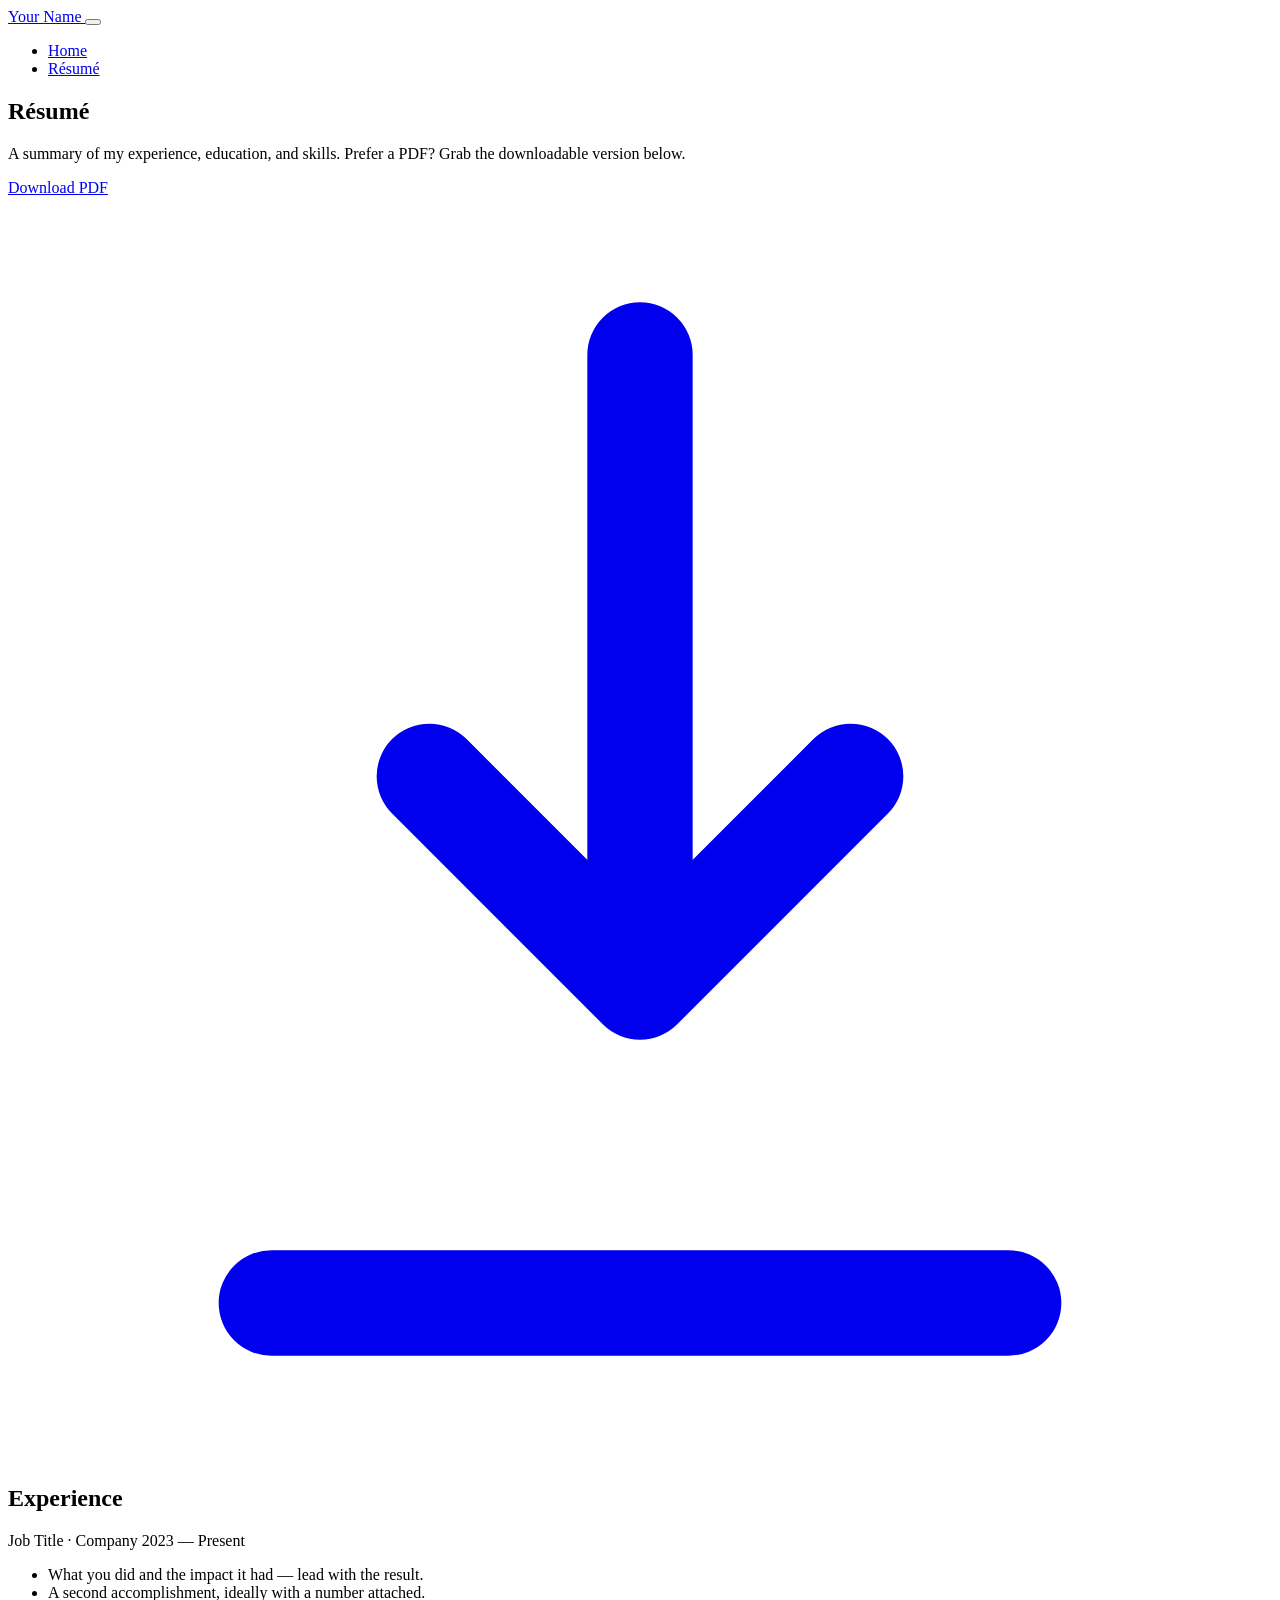
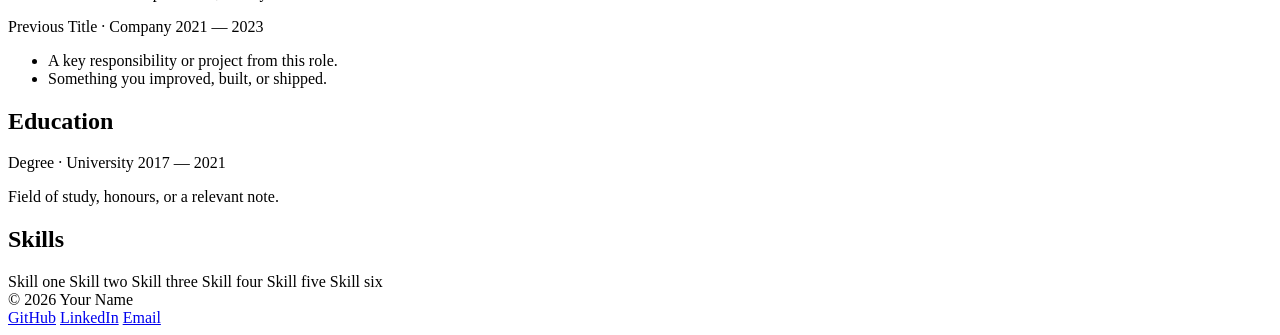
==== resume.html @ 1e977ffb "Add files via upload" ====
<!DOCTYPE html>
<html lang="en">
<head>
  <meta charset="UTF-8" />
  <meta name="viewport" content="width=device-width, initial-scale=1.0" />

  <title>Résumé — Your Name</title>
  <meta name="description" content="Résumé of Your Name." />

  <link rel="preconnect" href="https://fonts.googleapis.com" />
  <link rel="preconnect" href="https://fonts.gstatic.com" crossorigin />
  <link href="https://fonts.googleapis.com/css2?family=Inter:wght@400;500;600&family=Space+Grotesk:wght@500;700&display=swap" rel="stylesheet" />

  <link rel="stylesheet" href="css/style.css" />
</head>
<body>

  <!-- NAVIGATION (keep identical to index.html) -->
  <header class="nav">
    <div class="nav__inner">
      <a class="nav__brand" href="index.html">
        <span class="nav__mark" aria-hidden="true"></span>
        Your Name
      </a>

      <button class="nav__toggle" aria-label="Menu" aria-expanded="false">
        <span></span>
      </button>

      <ul class="nav__links">
        <li><a class="nav__link" href="index.html">Home</a></li>
        <li><a class="nav__link" href="resume.html">Résumé</a></li>
        <!-- <li><a class="nav__link" href="projects.html">Projects</a></li> -->
      </ul>
    </div>
  </header>

  <main>

    <!-- ========================= PAGE HEAD ========================= -->
    <section class="page-head">
      <div class="wrap">
        <h1>Résumé</h1>
        <p>A summary of my experience, education, and skills. Prefer a PDF? Grab the downloadable version below.</p>
        <div class="cta-row">
          <!-- EDIT: drop your PDF in the assets/ folder and keep this filename,
               or update the href to match. -->
          <a class="btn btn--primary" href="assets/resume.pdf" download>
            Download PDF
            <svg viewBox="0 0 24 24" fill="none" stroke="currentColor" stroke-width="2" stroke-linecap="round" stroke-linejoin="round"><path d="M12 3v12m0 0l-4-4m4 4l4-4M5 21h14"/></svg>
          </a>
        </div>
      </div>
    </section>

    <div class="wrap">

      <!-- ========================= EXPERIENCE ===================== -->
      <!-- Each job is one .entry. Copy a block to add another. -->
      <section class="resume-block">
        <h2>Experience</h2>
        <div>
          <div class="entry">
            <div class="entry__top">
              <span class="entry__role">Job Title · <span class="entry__org">Company</span></span>
              <span class="entry__date">2023 — Present</span>
            </div>
            <div class="entry__desc">
              <ul>
                <li>What you did and the impact it had — lead with the result.</li>
                <li>A second accomplishment, ideally with a number attached.</li>
              </ul>
            </div>
          </div>

          <div class="entry">
            <div class="entry__top">
              <span class="entry__role">Previous Title · <span class="entry__org">Company</span></span>
              <span class="entry__date">2021 — 2023</span>
            </div>
            <div class="entry__desc">
              <ul>
                <li>A key responsibility or project from this role.</li>
                <li>Something you improved, built, or shipped.</li>
              </ul>
            </div>
          </div>
        </div>
      </section>

      <!-- ========================= EDUCATION ====================== -->
      <section class="resume-block">
        <h2>Education</h2>
        <div>
          <div class="entry">
            <div class="entry__top">
              <span class="entry__role">Degree · <span class="entry__org">University</span></span>
              <span class="entry__date">2017 — 2021</span>
            </div>
            <p class="entry__desc">Field of study, honours, or a relevant note.</p>
          </div>
        </div>
      </section>

      <!-- ========================== SKILLS ======================== -->
      <section class="resume-block">
        <h2>Skills</h2>
        <div class="chips">
          <!-- EDIT: add or remove chips freely -->
          <span class="chip">Skill one</span>
          <span class="chip">Skill two</span>
          <span class="chip">Skill three</span>
          <span class="chip">Skill four</span>
          <span class="chip">Skill five</span>
          <span class="chip">Skill six</span>
        </div>
      </section>

    </div>
  </main>

  <footer class="footer">
    <div class="wrap footer__inner">
      <span>© <span id="year"></span> Your Name</span>
      <nav class="footer__links">
        <a href="https://github.com/" target="_blank" rel="noopener">GitHub</a>
        <a href="https://linkedin.com/" target="_blank" rel="noopener">LinkedIn</a>
        <a href="mailto:you@example.com">Email</a>
      </nav>
    </div>
  </footer>

  <script src="js/main.js"></script>
  <script>document.getElementById("year").textContent = new Date().getFullYear();</script>
</body>
</html>
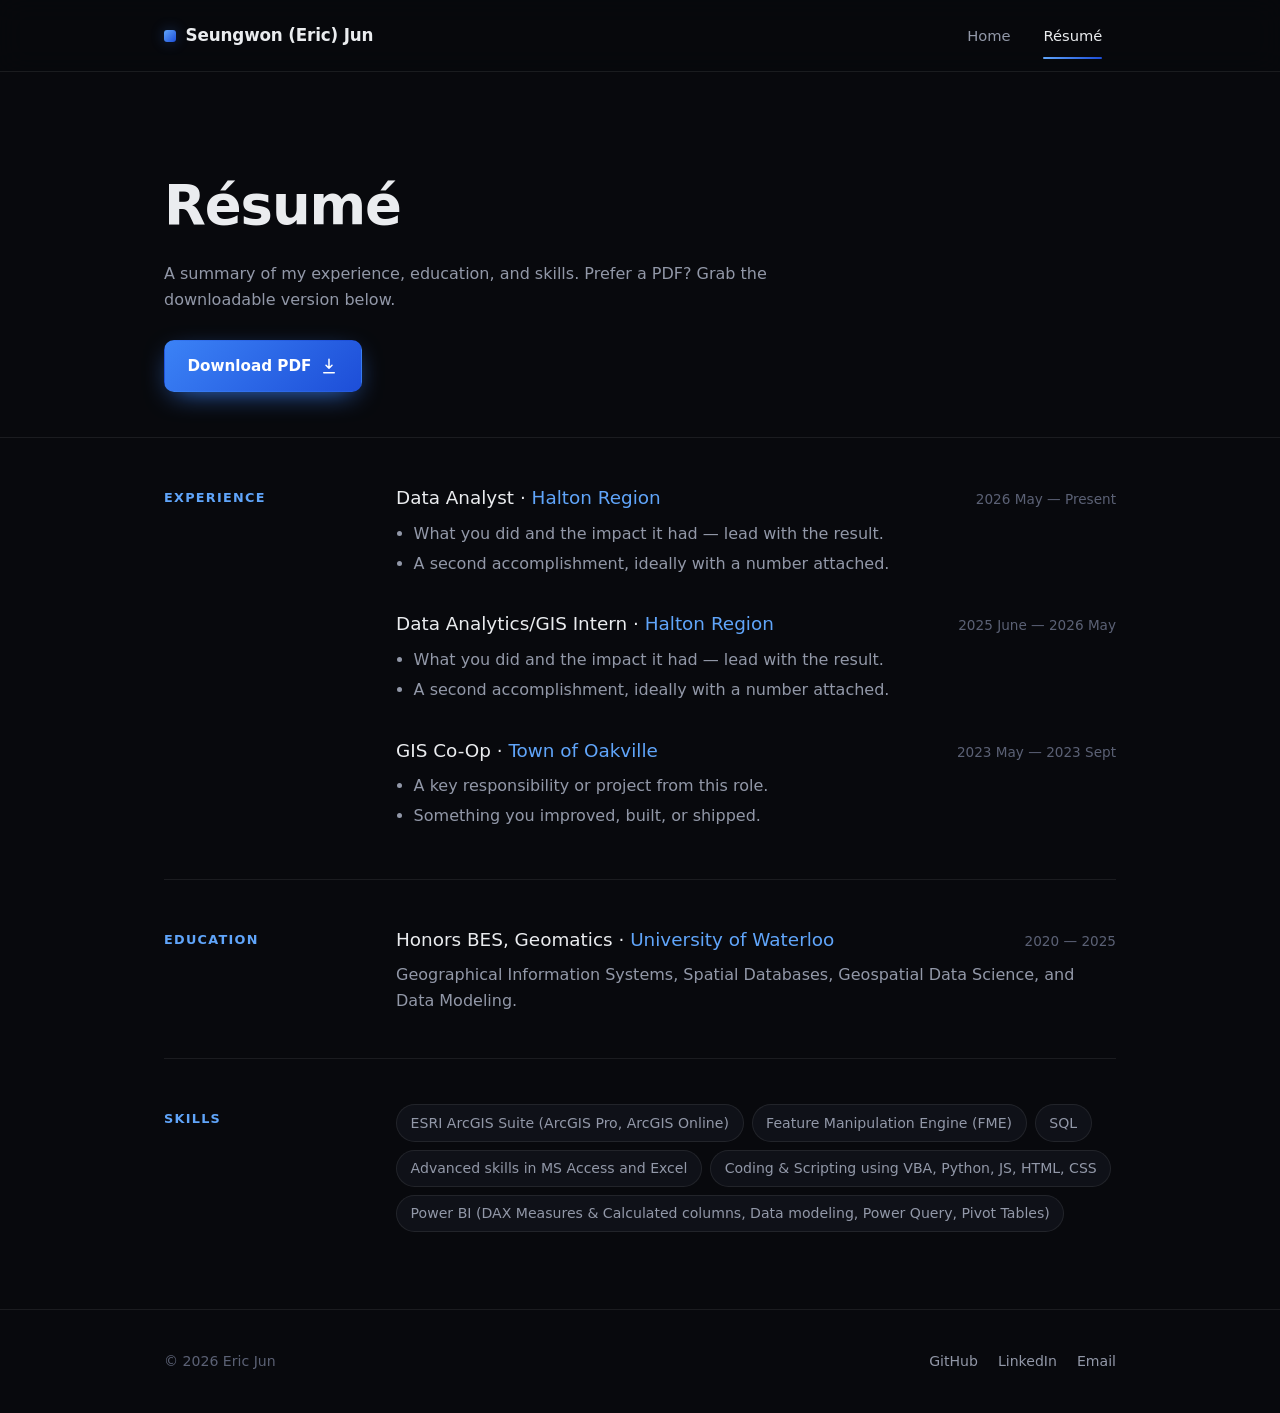
==== commit d77d824b: "Update résumé with personal details and experience" ====
--- a/resume.html
+++ b/resume.html
@@ -4,7 +4,7 @@
   <meta charset="UTF-8" />
   <meta name="viewport" content="width=device-width, initial-scale=1.0" />
 
-  <title>Résumé — Your Name</title>
+  <title>Résumé — Eric</title>
   <meta name="description" content="Résumé of Your Name." />
 
   <link rel="preconnect" href="https://fonts.googleapis.com" />
@@ -20,7 +20,7 @@
     <div class="nav__inner">
       <a class="nav__brand" href="index.html">
         <span class="nav__mark" aria-hidden="true"></span>
-        Your Name
+        Seungwon (Eric) Jun
       </a>
 
       <button class="nav__toggle" aria-label="Menu" aria-expanded="false">
@@ -62,8 +62,8 @@
         <div>
           <div class="entry">
             <div class="entry__top">
-              <span class="entry__role">Job Title · <span class="entry__org">Company</span></span>
-              <span class="entry__date">2023 — Present</span>
+              <span class="entry__role">Data Analyst · <span class="entry__org">Halton Region</span></span>
+              <span class="entry__date">2026 May — Present</span>
             </div>
             <div class="entry__desc">
               <ul>
@@ -75,8 +75,21 @@
 
           <div class="entry">
             <div class="entry__top">
-              <span class="entry__role">Previous Title · <span class="entry__org">Company</span></span>
-              <span class="entry__date">2021 — 2023</span>
+              <span class="entry__role">Data Analytics/GIS Intern · <span class="entry__org">Halton Region</span></span>
+              <span class="entry__date">2025 June — 2026 May</span>
+            </div>
+            <div class="entry__desc">
+              <ul>
+                <li>What you did and the impact it had — lead with the result.</li>
+                <li>A second accomplishment, ideally with a number attached.</li>
+              </ul>
+            </div>
+          </div>
+          
+          <div class="entry">
+            <div class="entry__top">
+              <span class="entry__role">GIS Co-Op · <span class="entry__org">Town of Oakville</span></span>
+              <span class="entry__date">2023 May — 2023 Sept</span>
             </div>
             <div class="entry__desc">
               <ul>
@@ -94,10 +107,10 @@
         <div>
           <div class="entry">
             <div class="entry__top">
-              <span class="entry__role">Degree · <span class="entry__org">University</span></span>
-              <span class="entry__date">2017 — 2021</span>
+              <span class="entry__role">Honors BES, Geomatics · <span class="entry__org">University of Waterloo</span></span>
+              <span class="entry__date">2020 — 2025</span>
             </div>
-            <p class="entry__desc">Field of study, honours, or a relevant note.</p>
+            <p class="entry__desc">Geographical Information Systems, Spatial Databases, Geospatial Data Science, and Data Modeling.</p>
           </div>
         </div>
       </section>
@@ -107,12 +120,12 @@
         <h2>Skills</h2>
         <div class="chips">
           <!-- EDIT: add or remove chips freely -->
-          <span class="chip">Skill one</span>
-          <span class="chip">Skill two</span>
-          <span class="chip">Skill three</span>
-          <span class="chip">Skill four</span>
-          <span class="chip">Skill five</span>
-          <span class="chip">Skill six</span>
+          <span class="chip">ESRI ArcGIS Suite (ArcGIS Pro, ArcGIS Online)</span>
+          <span class="chip">Feature Manipulation Engine (FME)</span>
+          <span class="chip">SQL</span>
+          <span class="chip">Advanced skills in MS Access and Excel</span>
+          <span class="chip">Coding & Scripting using VBA, Python, JS, HTML, CSS</span>
+          <span class="chip">Power BI (DAX Measures & Calculated columns, Data modeling, Power Query, Pivot Tables)</span>
         </div>
       </section>
 
@@ -121,7 +134,7 @@
 
   <footer class="footer">
     <div class="wrap footer__inner">
-      <span>© <span id="year"></span> Your Name</span>
+      <span>© <span id="year"></span> Eric Jun</span>
       <nav class="footer__links">
         <a href="https://github.com/" target="_blank" rel="noopener">GitHub</a>
         <a href="https://linkedin.com/" target="_blank" rel="noopener">LinkedIn</a>
--- a/css/style.css
+++ b/css/style.css
@@ -0,0 +1,483 @@
+/* =====================================================================
+   Personal site — shared stylesheet
+   Edit the design tokens below to re-theme the whole site at once.
+   ===================================================================== */
+
+:root {
+  /* --- Surfaces (blue-tinted black) --- */
+  --bg:          #08090d;
+  --bg-elev:     #0f1118;
+  --bg-elev-2:   #161922;
+
+  /* --- Lines --- */
+  --border:        rgba(255, 255, 255, 0.08);
+  --border-strong: rgba(96, 165, 250, 0.28);
+
+  /* --- Text --- */
+  --text:        #eaecef;
+  --text-muted:  #9298a8;
+  --text-faint:  #5b6175;
+
+  /* --- Blue system (layered, not a single flat accent) --- */
+  --blue-deep:   #1d4ed8;
+  --blue:        #3b82f6;
+  --blue-bright: #60a5fa;
+  --glow:        rgba(59, 130, 246, 0.30);
+
+  /* --- Type --- */
+  --font-display: "Space Grotesk", system-ui, sans-serif;
+  --font-body:    "Inter", system-ui, sans-serif;
+
+  /* --- Layout --- */
+  --maxw: 1080px;
+  --gutter: clamp(1.25rem, 5vw, 4rem);
+  --nav-h: 72px;
+}
+
+/* ---------- Reset ---------- */
+*, *::before, *::after { box-sizing: border-box; margin: 0; padding: 0; }
+
+html { scroll-behavior: smooth; }
+
+body {
+  background: var(--bg);
+  color: var(--text);
+  font-family: var(--font-body);
+  font-size: 1rem;
+  line-height: 1.6;
+  -webkit-font-smoothing: antialiased;
+  text-rendering: optimizeLegibility;
+  min-height: 100vh;
+  overflow-x: hidden;
+}
+
+a { color: inherit; text-decoration: none; }
+img { display: block; max-width: 100%; }
+
+::selection { background: var(--blue); color: #fff; }
+
+/* ---------- Layout helpers ---------- */
+.wrap {
+  width: 100%;
+  max-width: var(--maxw);
+  margin-inline: auto;
+  padding-inline: var(--gutter);
+}
+
+/* =====================================================================
+   Navigation
+   ===================================================================== */
+.nav {
+  position: sticky;
+  top: 0;
+  z-index: 50;
+  height: var(--nav-h);
+  display: flex;
+  align-items: center;
+  background: rgba(8, 9, 13, 0.72);
+  backdrop-filter: blur(14px);
+  -webkit-backdrop-filter: blur(14px);
+  border-bottom: 1px solid var(--border);
+}
+
+.nav__inner {
+  width: 100%;
+  max-width: var(--maxw);
+  margin-inline: auto;
+  padding-inline: var(--gutter);
+  display: flex;
+  align-items: center;
+  justify-content: space-between;
+}
+
+.nav__brand {
+  font-family: var(--font-display);
+  font-weight: 700;
+  font-size: 1.05rem;
+  letter-spacing: -0.01em;
+  display: inline-flex;
+  align-items: center;
+  gap: 0.6rem;
+}
+
+.nav__mark {
+  width: 12px;
+  height: 12px;
+  border-radius: 3px;
+  background: linear-gradient(135deg, var(--blue-bright), var(--blue-deep));
+  box-shadow: 0 0 14px var(--glow);
+}
+
+.nav__links {
+  display: flex;
+  align-items: center;
+  gap: 0.35rem;
+  list-style: none;
+}
+
+.nav__link {
+  position: relative;
+  padding: 0.5rem 0.85rem;
+  font-size: 0.92rem;
+  color: var(--text-muted);
+  border-radius: 8px;
+  transition: color 0.18s ease, background 0.18s ease;
+}
+
+.nav__link:hover { color: var(--text); background: rgba(255, 255, 255, 0.04); }
+
+.nav__link.is-active { color: var(--text); }
+
+.nav__link.is-active::after {
+  content: "";
+  position: absolute;
+  left: 0.85rem;
+  right: 0.85rem;
+  bottom: -0.45rem;
+  height: 2px;
+  border-radius: 2px;
+  background: linear-gradient(90deg, var(--blue-bright), var(--blue-deep));
+}
+
+/* Mobile menu toggle (hidden on desktop) */
+.nav__toggle {
+  display: none;
+  width: 42px;
+  height: 42px;
+  border: 1px solid var(--border);
+  border-radius: 10px;
+  background: transparent;
+  cursor: pointer;
+  position: relative;
+}
+.nav__toggle span,
+.nav__toggle span::before,
+.nav__toggle span::after {
+  content: "";
+  position: absolute;
+  left: 50%;
+  width: 18px;
+  height: 1.5px;
+  background: var(--text);
+  transform: translateX(-50%);
+  transition: transform 0.2s ease, opacity 0.2s ease;
+}
+.nav__toggle span { top: 50%; transform: translate(-50%, -50%); }
+.nav__toggle span::before { top: -6px; }
+.nav__toggle span::after  { top: 6px; }
+
+@media (max-width: 640px) {
+  .nav__toggle { display: block; }
+
+  .nav__links {
+    position: fixed;
+    inset: var(--nav-h) 0 auto 0;
+    flex-direction: column;
+    align-items: stretch;
+    gap: 0;
+    padding: 0.5rem var(--gutter) 1rem;
+    background: rgba(8, 9, 13, 0.96);
+    backdrop-filter: blur(14px);
+    border-bottom: 1px solid var(--border);
+    transform: translateY(-12px);
+    opacity: 0;
+    pointer-events: none;
+    transition: transform 0.2s ease, opacity 0.2s ease;
+  }
+  .nav__links.is-open { transform: translateY(0); opacity: 1; pointer-events: auto; }
+  .nav__link { padding: 0.85rem 0.5rem; font-size: 1rem; }
+  .nav__link.is-active::after { left: 0.5rem; right: auto; width: 18px; }
+}
+
+/* =====================================================================
+   Hero (home)
+   ===================================================================== */
+.hero {
+  position: relative;
+  padding-block: clamp(4.5rem, 14vh, 9rem) clamp(3.5rem, 10vh, 7rem);
+  overflow: hidden;
+}
+
+/* Signature: soft aurora glow behind the name */
+.hero::before {
+  content: "";
+  position: absolute;
+  top: -28%;
+  left: 50%;
+  width: min(900px, 120vw);
+  height: 720px;
+  transform: translateX(-50%);
+  background:
+    radial-gradient(closest-side, rgba(59, 130, 246, 0.22), transparent 70%),
+    radial-gradient(closest-side, rgba(29, 78, 216, 0.18), transparent 70%);
+  background-position: 38% 30%, 64% 58%;
+  background-repeat: no-repeat;
+  background-size: 70% 80%, 60% 70%;
+  filter: blur(8px);
+  animation: drift 16s ease-in-out infinite alternate;
+  pointer-events: none;
+}
+
+/* faint grid floor */
+.hero::after {
+  content: "";
+  position: absolute;
+  inset: 0;
+  background-image:
+    linear-gradient(var(--border) 1px, transparent 1px),
+    linear-gradient(90deg, var(--border) 1px, transparent 1px);
+  background-size: 64px 64px;
+  -webkit-mask-image: radial-gradient(circle at 50% 18%, #000 0%, transparent 60%);
+          mask-image: radial-gradient(circle at 50% 18%, #000 0%, transparent 60%);
+  opacity: 0.5;
+  pointer-events: none;
+}
+
+.hero__inner { position: relative; z-index: 1; max-width: 760px; }
+
+.eyebrow {
+  display: inline-flex;
+  align-items: center;
+  gap: 0.5rem;
+  font-family: var(--font-body);
+  font-size: 0.8rem;
+  font-weight: 500;
+  letter-spacing: 0.08em;
+  text-transform: uppercase;
+  color: var(--text-muted);
+  padding: 0.35rem 0.7rem;
+  border: 1px solid var(--border);
+  border-radius: 100px;
+  background: var(--bg-elev);
+}
+.eyebrow::before {
+  content: "";
+  width: 7px; height: 7px;
+  border-radius: 50%;
+  background: var(--blue-bright);
+  box-shadow: 0 0 10px var(--blue);
+}
+
+.hero h1 {
+  font-family: var(--font-display);
+  font-weight: 700;
+  font-size: clamp(2.6rem, 8vw, 4.75rem);
+  line-height: 1.02;
+  letter-spacing: -0.03em;
+  margin-top: 1.6rem;
+}
+
+.hero h1 .accent {
+  background: linear-gradient(100deg, var(--blue-bright) 0%, var(--blue) 45%, var(--blue-deep) 100%);
+  -webkit-background-clip: text;
+          background-clip: text;
+  -webkit-text-fill-color: transparent;
+  color: transparent;
+}
+
+.hero__lead {
+  margin-top: 1.5rem;
+  font-size: clamp(1.05rem, 2.4vw, 1.3rem);
+  color: var(--text-muted);
+  max-width: 60ch;
+}
+
+.hero__lead strong { color: var(--text); font-weight: 600; }
+
+/* ---------- Buttons ---------- */
+.cta-row { margin-top: 2.5rem; display: flex; flex-wrap: wrap; gap: 0.9rem; }
+
+.btn {
+  display: inline-flex;
+  align-items: center;
+  gap: 0.55rem;
+  padding: 0.8rem 1.4rem;
+  border-radius: 10px;
+  font-weight: 600;
+  font-size: 0.95rem;
+  border: 1px solid transparent;
+  cursor: pointer;
+  transition: transform 0.15s ease, box-shadow 0.2s ease, background 0.2s ease, border-color 0.2s ease;
+}
+.btn:active { transform: translateY(1px); }
+
+.btn--primary {
+  background: linear-gradient(135deg, var(--blue) 0%, var(--blue-deep) 100%);
+  color: #fff;
+  box-shadow: 0 8px 28px -10px var(--blue);
+}
+.btn--primary:hover { box-shadow: 0 12px 34px -8px var(--blue); transform: translateY(-2px); }
+
+.btn--ghost {
+  background: var(--bg-elev);
+  border-color: var(--border);
+  color: var(--text);
+}
+.btn--ghost:hover { border-color: var(--border-strong); background: var(--bg-elev-2); }
+
+.btn svg { width: 18px; height: 18px; }
+
+/* =====================================================================
+   Generic section + about cards (home)
+   ===================================================================== */
+.section { padding-block: clamp(3rem, 8vh, 5.5rem); }
+
+.section__label {
+  font-family: var(--font-body);
+  font-size: 0.8rem;
+  font-weight: 600;
+  letter-spacing: 0.1em;
+  text-transform: uppercase;
+  color: var(--blue-bright);
+  margin-bottom: 1.5rem;
+}
+
+.about-grid {
+  display: grid;
+  grid-template-columns: repeat(auto-fit, minmax(220px, 1fr));
+  gap: 1rem;
+}
+
+.card {
+  padding: 1.5rem;
+  border: 1px solid var(--border);
+  border-radius: 14px;
+  background: linear-gradient(180deg, var(--bg-elev), var(--bg));
+  transition: border-color 0.2s ease, transform 0.2s ease;
+}
+.card:hover { border-color: var(--border-strong); transform: translateY(-3px); }
+
+.card h3 {
+  font-family: var(--font-display);
+  font-size: 1.1rem;
+  font-weight: 500;
+  margin-bottom: 0.5rem;
+}
+.card p { color: var(--text-muted); font-size: 0.95rem; }
+
+/* =====================================================================
+   Résumé page
+   ===================================================================== */
+.page-head {
+  position: relative;
+  padding-block: clamp(3.5rem, 10vh, 6rem) clamp(2rem, 5vh, 3rem);
+  border-bottom: 1px solid var(--border);
+}
+.page-head h1 {
+  font-family: var(--font-display);
+  font-weight: 700;
+  font-size: clamp(2.2rem, 6vw, 3.4rem);
+  letter-spacing: -0.02em;
+}
+.page-head p { margin-top: 0.75rem; color: var(--text-muted); max-width: 60ch; }
+.page-head .cta-row { margin-top: 1.75rem; }
+
+/* Résumé block: label column + content column */
+.resume-block {
+  display: grid;
+  grid-template-columns: 200px 1fr;
+  gap: 2rem;
+  padding-block: clamp(2rem, 5vh, 3rem);
+  border-bottom: 1px solid var(--border);
+}
+.resume-block:last-child { border-bottom: none; }
+
+.resume-block > h2 {
+  font-family: var(--font-body);
+  font-size: 0.8rem;
+  font-weight: 600;
+  letter-spacing: 0.1em;
+  text-transform: uppercase;
+  color: var(--blue-bright);
+  padding-top: 0.3rem;
+}
+
+.entry { padding-bottom: 1.75rem; }
+.entry:last-child { padding-bottom: 0; }
+
+.entry__top {
+  display: flex;
+  flex-wrap: wrap;
+  justify-content: space-between;
+  align-items: baseline;
+  gap: 0.5rem;
+}
+.entry__role {
+  font-family: var(--font-display);
+  font-size: 1.15rem;
+  font-weight: 500;
+}
+.entry__org { color: var(--blue-bright); font-weight: 500; }
+.entry__date {
+  font-size: 0.85rem;
+  color: var(--text-faint);
+  font-variant-numeric: tabular-nums;
+}
+.entry__desc { margin-top: 0.5rem; color: var(--text-muted); }
+.entry__desc ul { margin-top: 0.5rem; padding-left: 1.1rem; }
+.entry__desc li { margin-bottom: 0.3rem; }
+
+/* skills as chips */
+.chips { display: flex; flex-wrap: wrap; gap: 0.5rem; }
+.chip {
+  padding: 0.4rem 0.85rem;
+  border: 1px solid var(--border);
+  border-radius: 100px;
+  font-size: 0.88rem;
+  color: var(--text-muted);
+  background: var(--bg-elev);
+  transition: border-color 0.18s ease, color 0.18s ease;
+}
+.chip:hover { border-color: var(--border-strong); color: var(--text); }
+
+@media (max-width: 680px) {
+  .resume-block { grid-template-columns: 1fr; gap: 0.75rem; }
+}
+
+/* =====================================================================
+   Footer
+   ===================================================================== */
+.footer {
+  border-top: 1px solid var(--border);
+  padding-block: 2.5rem;
+  margin-top: 2rem;
+}
+.footer__inner {
+  display: flex;
+  flex-wrap: wrap;
+  justify-content: space-between;
+  align-items: center;
+  gap: 1rem;
+  color: var(--text-faint);
+  font-size: 0.88rem;
+}
+.footer__links { display: flex; gap: 1.25rem; }
+.footer__links a { color: var(--text-muted); transition: color 0.18s ease; }
+.footer__links a:hover { color: var(--blue-bright); }
+
+/* =====================================================================
+   Motion + accessibility
+   ===================================================================== */
+@keyframes drift {
+  from { transform: translateX(-50%) translateY(0) scale(1); }
+  to   { transform: translateX(-50%) translateY(24px) scale(1.06); }
+}
+
+/* Scroll reveal (toggled by JS) */
+.reveal { opacity: 0; transform: translateY(16px); transition: opacity 0.6s ease, transform 0.6s ease; }
+.reveal.is-visible { opacity: 1; transform: none; }
+
+:focus-visible {
+  outline: 2px solid var(--blue-bright);
+  outline-offset: 3px;
+  border-radius: 4px;
+}
+
+@media (prefers-reduced-motion: reduce) {
+  *, *::before, *::after {
+    animation: none !important;
+    transition: none !important;
+    scroll-behavior: auto !important;
+  }
+  .reveal { opacity: 1; transform: none; }
+}
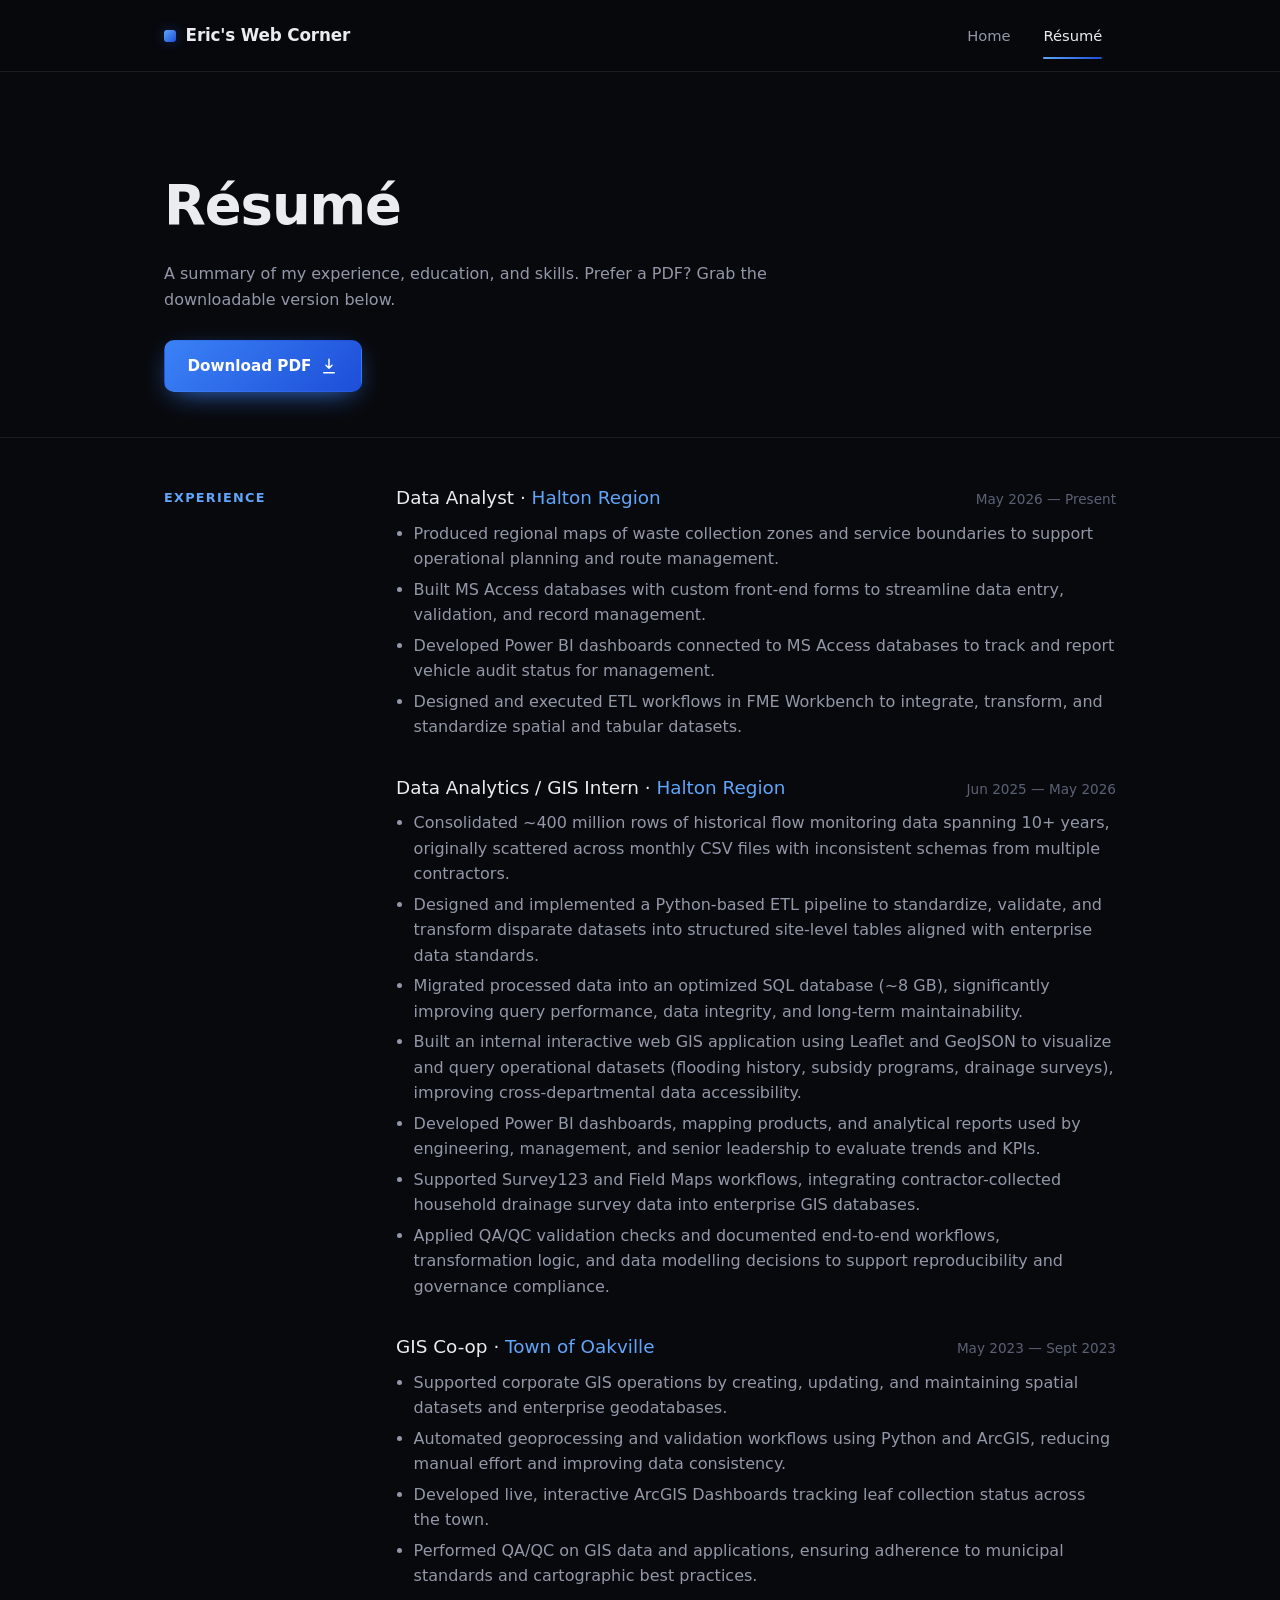
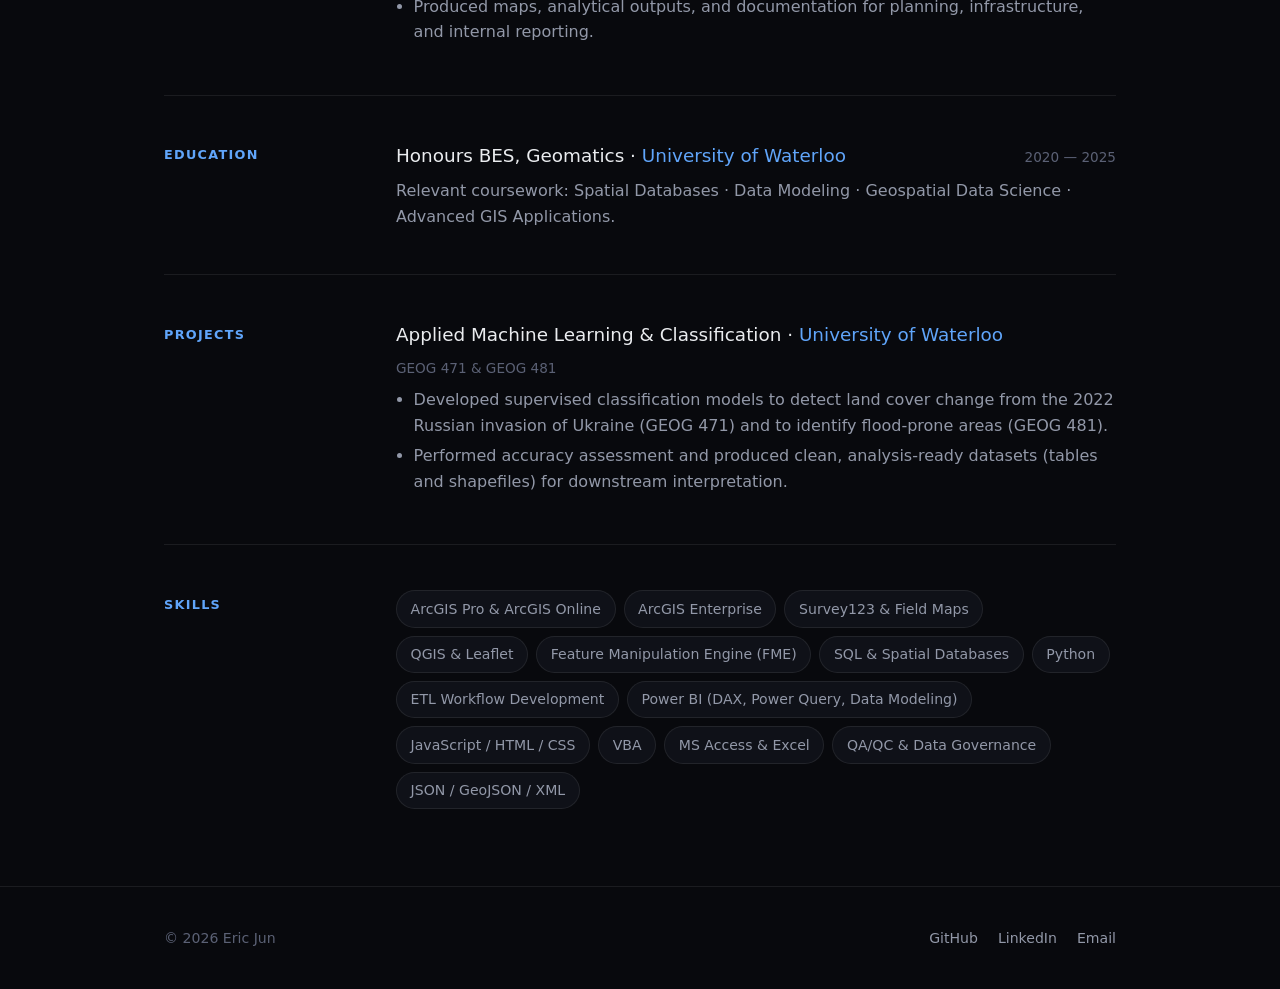
==== commit 02c72778: "Update résumé details and structure" ====
--- a/resume.html
+++ b/resume.html
@@ -4,8 +4,8 @@
   <meta charset="UTF-8" />
   <meta name="viewport" content="width=device-width, initial-scale=1.0" />
 
-  <title>Résumé — Eric</title>
-  <meta name="description" content="Résumé of Your Name." />
+  <title>Résumé — Eric Jun</title>
+  <meta name="description" content="Résumé of Seungwon (Eric) Jun — GIS & Data Analytics Technologist." />
 
   <link rel="preconnect" href="https://fonts.googleapis.com" />
   <link rel="preconnect" href="https://fonts.gstatic.com" crossorigin />
@@ -15,25 +15,8 @@
 </head>
 <body>
 
-  <!-- NAVIGATION (keep identical to index.html) -->
-  <header class="nav">
-    <div class="nav__inner">
-      <a class="nav__brand" href="index.html">
-        <span class="nav__mark" aria-hidden="true"></span>
-        Seungwon (Eric) Jun
-      </a>
-
-      <button class="nav__toggle" aria-label="Menu" aria-expanded="false">
-        <span></span>
-      </button>
-
-      <ul class="nav__links">
-        <li><a class="nav__link" href="index.html">Home</a></li>
-        <li><a class="nav__link" href="resume.html">Résumé</a></li>
-        <!-- <li><a class="nav__link" href="projects.html">Projects</a></li> -->
-      </ul>
-    </div>
-  </header>
+  <!-- Nav is injected here by js/components.js — do not edit this line -->
+  <div id="nav-placeholder"></div>
 
   <main>
 
@@ -43,8 +26,6 @@
         <h1>Résumé</h1>
         <p>A summary of my experience, education, and skills. Prefer a PDF? Grab the downloadable version below.</p>
         <div class="cta-row">
-          <!-- EDIT: drop your PDF in the assets/ folder and keep this filename,
-               or update the href to match. -->
           <a class="btn btn--primary" href="assets/resume.pdf" download>
             Download PDF
             <svg viewBox="0 0 24 24" fill="none" stroke="currentColor" stroke-width="2" stroke-linecap="round" stroke-linejoin="round"><path d="M12 3v12m0 0l-4-4m4 4l4-4M5 21h14"/></svg>
@@ -56,48 +37,59 @@
     <div class="wrap">
 
       <!-- ========================= EXPERIENCE ===================== -->
-      <!-- Each job is one .entry. Copy a block to add another. -->
       <section class="resume-block">
         <h2>Experience</h2>
         <div>
+
           <div class="entry">
             <div class="entry__top">
               <span class="entry__role">Data Analyst · <span class="entry__org">Halton Region</span></span>
-              <span class="entry__date">2026 May — Present</span>
+              <span class="entry__date">May 2026 — Present</span>
             </div>
             <div class="entry__desc">
               <ul>
-                <li>What you did and the impact it had — lead with the result.</li>
-                <li>A second accomplishment, ideally with a number attached.</li>
+                <li>Produced regional maps of waste collection zones and service boundaries to support operational planning and route management.</li>
+                <li>Built MS Access databases with custom front-end forms to streamline data entry, validation, and record management.</li>
+                <li>Developed Power BI dashboards connected to MS Access databases to track and report vehicle audit status for management.</li>
+                <li>Designed and executed ETL workflows in FME Workbench to integrate, transform, and standardize spatial and tabular datasets.</li>
               </ul>
             </div>
           </div>
 
           <div class="entry">
             <div class="entry__top">
-              <span class="entry__role">Data Analytics/GIS Intern · <span class="entry__org">Halton Region</span></span>
-              <span class="entry__date">2025 June — 2026 May</span>
+              <span class="entry__role">Data Analytics / GIS Intern · <span class="entry__org">Halton Region</span></span>
+              <span class="entry__date">Jun 2025 — May 2026</span>
             </div>
             <div class="entry__desc">
               <ul>
-                <li>What you did and the impact it had — lead with the result.</li>
-                <li>A second accomplishment, ideally with a number attached.</li>
+                <li>Consolidated ~400 million rows of historical flow monitoring data spanning 10+ years, originally scattered across monthly CSV files with inconsistent schemas from multiple contractors.</li>
+                <li>Designed and implemented a Python-based ETL pipeline to standardize, validate, and transform disparate datasets into structured site-level tables aligned with enterprise data standards.</li>
+                <li>Migrated processed data into an optimized SQL database (~8 GB), significantly improving query performance, data integrity, and long-term maintainability.</li>
+                <li>Built an internal interactive web GIS application using Leaflet and GeoJSON to visualize and query operational datasets (flooding history, subsidy programs, drainage surveys), improving cross-departmental data accessibility.</li>
+                <li>Developed Power BI dashboards, mapping products, and analytical reports used by engineering, management, and senior leadership to evaluate trends and KPIs.</li>
+                <li>Supported Survey123 and Field Maps workflows, integrating contractor-collected household drainage survey data into enterprise GIS databases.</li>
+                <li>Applied QA/QC validation checks and documented end-to-end workflows, transformation logic, and data modelling decisions to support reproducibility and governance compliance.</li>
               </ul>
             </div>
           </div>
-          
+
           <div class="entry">
             <div class="entry__top">
-              <span class="entry__role">GIS Co-Op · <span class="entry__org">Town of Oakville</span></span>
-              <span class="entry__date">2023 May — 2023 Sept</span>
+              <span class="entry__role">GIS Co-op · <span class="entry__org">Town of Oakville</span></span>
+              <span class="entry__date">May 2023 — Sept 2023</span>
             </div>
             <div class="entry__desc">
               <ul>
-                <li>A key responsibility or project from this role.</li>
-                <li>Something you improved, built, or shipped.</li>
+                <li>Supported corporate GIS operations by creating, updating, and maintaining spatial datasets and enterprise geodatabases.</li>
+                <li>Automated geoprocessing and validation workflows using Python and ArcGIS, reducing manual effort and improving data consistency.</li>
+                <li>Developed live, interactive ArcGIS Dashboards tracking leaf collection status across the town.</li>
+                <li>Performed QA/QC on GIS data and applications, ensuring adherence to municipal standards and cartographic best practices.</li>
+                <li>Produced maps, analytical outputs, and documentation for planning, infrastructure, and internal reporting.</li>
               </ul>
             </div>
           </div>
+
         </div>
       </section>
 
@@ -107,10 +99,29 @@
         <div>
           <div class="entry">
             <div class="entry__top">
-              <span class="entry__role">Honors BES, Geomatics · <span class="entry__org">University of Waterloo</span></span>
+              <span class="entry__role">Honours BES, Geomatics · <span class="entry__org">University of Waterloo</span></span>
               <span class="entry__date">2020 — 2025</span>
             </div>
-            <p class="entry__desc">Geographical Information Systems, Spatial Databases, Geospatial Data Science, and Data Modeling.</p>
+            <p class="entry__desc">Relevant coursework: Spatial Databases · Data Modeling · Geospatial Data Science · Advanced GIS Applications.</p>
+          </div>
+        </div>
+      </section>
+
+      <!-- ========================= PROJECTS ======================== -->
+      <section class="resume-block">
+        <h2>Projects</h2>
+        <div>
+          <div class="entry">
+            <div class="entry__top">
+              <span class="entry__role">Applied Machine Learning & Classification · <span class="entry__org">University of Waterloo</span></span>
+              <span class="entry__date">GEOG 471 & GEOG 481</span>
+            </div>
+            <div class="entry__desc">
+              <ul>
+                <li>Developed supervised classification models to detect land cover change from the 2022 Russian invasion of Ukraine (GEOG 471) and to identify flood-prone areas (GEOG 481).</li>
+                <li>Performed accuracy assessment and produced clean, analysis-ready datasets (tables and shapefiles) for downstream interpretation.</li>
+              </ul>
+            </div>
           </div>
         </div>
       </section>
@@ -119,31 +130,31 @@
       <section class="resume-block">
         <h2>Skills</h2>
         <div class="chips">
-          <!-- EDIT: add or remove chips freely -->
-          <span class="chip">ESRI ArcGIS Suite (ArcGIS Pro, ArcGIS Online)</span>
+          <span class="chip">ArcGIS Pro & ArcGIS Online</span>
+          <span class="chip">ArcGIS Enterprise</span>
+          <span class="chip">Survey123 & Field Maps</span>
+          <span class="chip">QGIS & Leaflet</span>
           <span class="chip">Feature Manipulation Engine (FME)</span>
-          <span class="chip">SQL</span>
-          <span class="chip">Advanced skills in MS Access and Excel</span>
-          <span class="chip">Coding & Scripting using VBA, Python, JS, HTML, CSS</span>
-          <span class="chip">Power BI (DAX Measures & Calculated columns, Data modeling, Power Query, Pivot Tables)</span>
+          <span class="chip">SQL & Spatial Databases</span>
+          <span class="chip">Python</span>
+          <span class="chip">ETL Workflow Development</span>
+          <span class="chip">Power BI (DAX, Power Query, Data Modeling)</span>
+          <span class="chip">JavaScript / HTML / CSS</span>
+          <span class="chip">VBA</span>
+          <span class="chip">MS Access & Excel</span>
+          <span class="chip">QA/QC & Data Governance</span>
+          <span class="chip">JSON / GeoJSON / XML</span>
         </div>
       </section>
 
     </div>
   </main>
 
-  <footer class="footer">
-    <div class="wrap footer__inner">
-      <span>© <span id="year"></span> Eric Jun</span>
-      <nav class="footer__links">
-        <a href="https://github.com/" target="_blank" rel="noopener">GitHub</a>
-        <a href="https://linkedin.com/" target="_blank" rel="noopener">LinkedIn</a>
-        <a href="mailto:you@example.com">Email</a>
-      </nav>
-    </div>
-  </footer>
+  <!-- Footer is injected here by js/components.js — do not edit this line -->
+  <div id="footer-placeholder"></div>
 
+  <!-- components.js must load before main.js -->
+  <script src="js/components.js"></script>
   <script src="js/main.js"></script>
-  <script>document.getElementById("year").textContent = new Date().getFullYear();</script>
 </body>
 </html>
